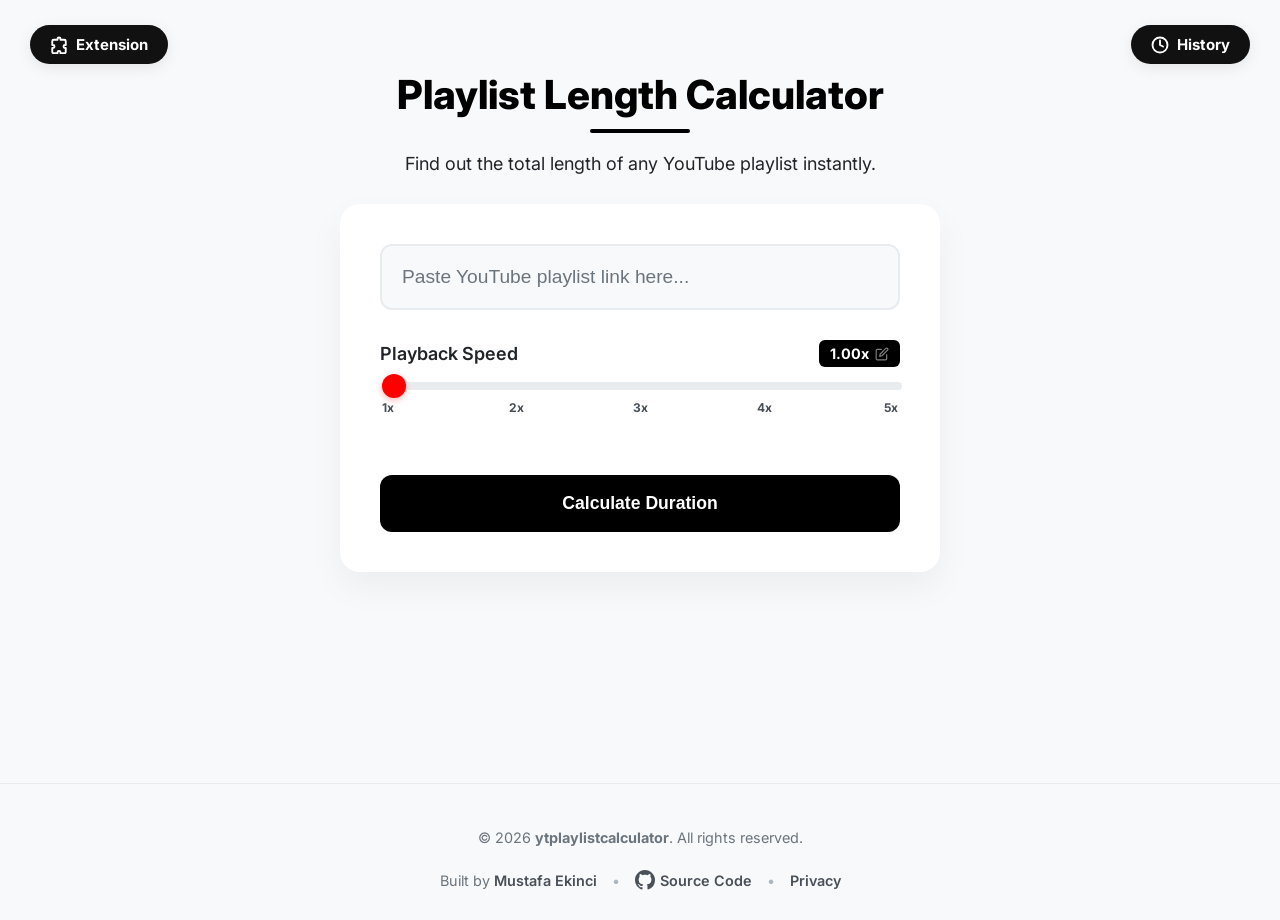
==== index.html @ 53ff3b81 "Add Icon to site" ====
<!DOCTYPE html>
<html lang="en">
<head>
    <meta charset="UTF-8">
    <meta name="viewport" content="width=device-width, initial-scale=1.0">
    <title>Playlist Length Calculator</title>
    
    <link rel="preconnect" href="https://fonts.googleapis.com">
    <link rel="preconnect" href="https://fonts.gstatic.com" crossorigin>
    <link href="https://fonts.googleapis.com/css2?family=Inter:wght@400;600;800&display=swap" rel="stylesheet">

    <link rel="stylesheet" href="style.css">

    <meta name="description" content="Calculate the total duration of any YouTube playlist instantly. See how long it takes to watch at 1.25x, 1.5x, 2x speeds. Free tool for students.">
    <meta name="keywords" content="youtube playlist length calculator, youtube duration, playlist time, study tool, playlist timer, youtube süre hesaplayıcı">
    <meta name="author" content="Mustafa Ekinci">
    <meta name="robots" content="index, follow">

    <meta property="og:title" content="YouTube Playlist Length Calculator">
    <meta property="og:description" content="Wondering how long that playlist is? Calculate total duration and custom speeds instantly.">
    <meta property="og:url" content="https://ytplaylistcalculator.com">
    <meta property="og:type" content="website">

    <meta name="google-site-verification" content="Lp6gpSLiQIL_PHr3QAKE7cXTQIEGEMHMjhuVqjvnlJU" />

    <meta property="og:image" content="https://ytplaylistcalculator.com/og-image.jpg">
    <meta name="twitter:card" content="summary_large_image">
    <meta name="twitter:image" content="https://ytplaylistcalculator.com/og-image.jpg">
    
    <script async src="https://www.googletagmanager.com/gtag/js?id=G-T80R2B9N13"></script>
    <script>
      window.dataLayer = window.dataLayer || [];
      function gtag(){dataLayer.push(arguments);}
      gtag('js', new Date());
      gtag('config', 'G-T80R2B9N13');
    </script>

    <link rel="icon" href="favicon.png" sizes="48x48" type="image/png">
    
    <link rel="apple-touch-icon" href="extension/128x128.png">    
    <script src="script.js" defer></script>
</head>
<body>

    <main class="main-wrapper" id="mainWrapper">
        
        <div class="history-wrapper">
            <button id="historyToggleBtn" class="history-btn">
                <svg viewBox="0 0 24 24" fill="none" stroke="currentColor" stroke-linecap="round" stroke-linejoin="round">
                    <circle cx="12" cy="12" r="10"></circle>
                    <polyline points="12 6 12 12 16 14"></polyline>
                </svg>
                <span>History</span>
            </button>
            
            <div id="historyDropdown" class="history-dropdown">
                <div class="dropdown-header">
                    Recent Calculations
                    <span id="clearHistoryBtn" class="clear-btn">Clear</span>
                </div>
                <ul id="historyList" class="history-list">
                    <li class="empty-history">No recent history.</li>
                </ul>
            </div>
        </div>
        
        <div class="input-section">
            <header>
                <h1>
                    <a href="." class="home-link">
                        <span class="highlight">Play</span>list Length Calculator
                    </a>
                </h1>
                <div class="separator"></div>
                <p>Find out the total length of any YouTube playlist instantly.</p>
            </header>

            <div class="card input-card">
                <div class="input-group">
                    <input type="text" id="playlistUrl" placeholder="Paste YouTube playlist link here..." autocomplete="off">
                </div>

                <div class="speed-control">
                    <div class="label-row">
                        <label for="speedRange">Playback Speed</label>
                        <span id="speedValue" class="speed-badge" title="Click to set custom speed">
                            1.00x 
                            <svg class="edit-icon" viewBox="0 0 24 24" fill="none" stroke="currentColor" stroke-width="2" stroke-linecap="round" stroke-linejoin="round">
                                <path d="M11 4H4a2 2 0 0 0-2 2v14a2 2 0 0 0 2 2h14a2 2 0 0 0 2-2v-7"></path>
                                <path d="M18.5 2.5a2.121 2.121 0 0 1 3 3L12 15l-4 1 1-4 9.5-9.5z"></path>
                            </svg>
                        </span>
                    </div>
                    
                    <div class="range-wrapper">
                        <input type="range" id="speedRange" min="1" max="5" step="0.25" value="1">
                        
                        <div class="ticks">
                            <span style="left: 0%">1x</span>
                            
                            <span style="left: calc(25% + 6px)">2x</span>
                            
                            <span style="left: 50%">3x</span>
                            
                            <span style="left: calc(75% - 6px)">4x</span>
                            
                            <span style="left: 100%">5x</span>
                        </div>
                    </div>
                </div>

                <button id="calcBtn">Calculate Duration</button>
            </div>
        </div>

        <div id="resultSection" class="result-section hidden">
            
            <div class="video-card">
                <div id="videoPlayer" class="player-container"></div>
            </div>

            <div class="result-card">
                <h2>Total Duration</h2>
                <div class="time-box">
                    <span id="hours">00</span>h 
                    <span id="minutes">00</span>m 
                    <span id="seconds">00</span>s
                </div>
                
                <div class="meta-info">
                    <p class="video-count">Videos: <span id="videoCount">--</span></p>
                    <div class="vertical-line"></div> 
                    <p class="avg-time">Avg: <span id="avgVideo">--</span></p>
                </div>

                <div class="finish-info">
                    <span class="finish-label">🏁 Finish At:</span>
                    <span id="finishTime">--:--</span>
                </div>
                
            </div>
        </div>

        <div class="video-list-section" id="videoListSection">
            <div class="list-toggle" id="listToggle">
                <span class="toggle-text">Manage Videos (Select/Deselect)</span>
                <span class="toggle-icon">▼</span>
            </div>

            <div class="video-list-container" id="videoListContainer">
                <ul class="video-list" id="videoList">
                    <li class="video-item">
                        <input type="checkbox" checked>
                        <img src="https://i.ytimg.com/vi/dQw4w9WgXcQ/default.jpg">
                        <div class="video-info">
                            <span class="v-title">Example Video Title</span>
                            <span class="v-duration">12:30</span>
                        </div>
                    </li>
                </ul>
            </div>
        </div>
    </main>
    <footer class="site-footer">
        <div class="footer-content">
            <p class="copyright">
                © 2026 <strong>ytplaylistcalculator</strong>. All rights reserved.
            </p>
            
            <div class="footer-links">
                <span class="built-by">
                    Built by <a href="https://www.linkedin.com/in/ekincimustafa/" target="_blank" rel="noopener">Mustafa Ekinci</a>
                </span>
                
                <span class="separator-dot">•</span>

                <a href="https://github.com/ekincimustafa/playlist-calculator" target="_blank" rel="noopener" class="github-link">
                    <svg height="20" width="20" viewBox="0 0 16 16" fill="currentColor">
                        <path d="M8 0C3.58 0 0 3.58 0 8c0 3.54 2.29 6.53 5.47 7.59.4.07.55-.17.55-.38 0-.19-.01-.82-.01-1.49-2.01.37-2.53-.49-2.69-.94-.09-.23-.48-.94-.82-1.13-.28-.15-.68-.52-.01-.53.63-.01 1.08.58 1.23.82.72 1.21 1.87.87 2.33.66.07-.52.28-.87.51-1.07-1.78-.2-3.64-.89-3.64-3.95 0-.87.31-1.59.82-2.15-.08-.2-.36-1.02.08-2.12 0 0 .67-.21 2.2.82.64-.18 1.32-.27 2-.27.68 0 1.36.09 2 .27 1.53-1.04 2.2-.82 2.2-.82.44 1.1.16 1.92.08 2.12.51.56.82 1.27.82 2.15 0 3.07-1.87 3.75-3.65 3.95.29.25.54.73.54 1.48 0 1.07-.01 1.93-.01 2.2 0 .21.15.46.55.38A8.013 8.013 0 0016 8c0-4.42-3.58-8-8-8z"/>
                    </svg>
                    Source Code
                </a>
                
                <span class="separator-dot">•</span>

                <a href="#" class="privacy-link" onclick="alert('Privacy Policy: We do not store any user data. Everything is processed in your browser. Safe & Secure! 🛡️')">Privacy</a>
            </div>
        </div>
    </footer>

    <a href="https://chromewebstore.google.com/detail/ecdjlbdgjnlmjhmdllgnfakocdcpaieg" id="extensionPromoBtn" class="extension-promo" target="_blank" title="Download our Chrome Extension">
            <svg viewBox="0 0 24 24" fill="none" stroke="currentColor" stroke-width="2" stroke-linecap="round" stroke-linejoin="round">
                <path d="M12 2a2 2 0 0 1 2 2v1h5a2 2 0 0 1 2 2v5h-1a2 2 0 0 0 0 4h1v5a2 2 0 0 1-2 2h-5v-1a2 2 0 0 0-4 0v1H5a2 2 0 0 1-2-2v-5h1a2 2 0 0 0 0-4H3V7a2 2 0 0 1 2-2h5V4a2 2 0 0 1 2-2z"></path>
            </svg>
            <span>Extension</span>
        </a>
</body>
</html>
---- style.css ----
/**
 * ==========================================
 * MAIN STYLESHEET
 * Uses modern Flexbox for a responsive, app-like UI.
 * ==========================================
 */

/* --- BASE STYLES --- */
body {
    font-size: 18px; 
    font-family: 'Inter', sans-serif;
    background-color: #f8f9fa;
    color: #212529;
    margin: 0;
    min-height: 100vh;
    display: flex;
    justify-content: center;
    align-items: center; 
    padding: 20px;
    flex-direction: column; 
    padding-bottom: 0; 
}

/* --- LAYOUT WRAPPERS --- */
.main-wrapper {
    display: flex;
    flex-direction: column;
    align-items: center;
    width: 100%;
    max-width: 600px; 
    transition: max-width 0.5s ease; 
}

/* Activated when results are shown */
.main-wrapper.expanded {
    max-width: 1100px; 
    flex-direction: row; 
    align-items: flex-start; 
    gap: 40px; 
    flex-wrap: wrap;
}

.main-wrapper.expanded .input-section { flex: 1; }
.main-wrapper.expanded .result-section { display: flex; flex: 1; }

.input-section {
    width: 100%;
    text-align: center;
    transition: all 0.5s ease;
}

/* --- HEADER & TYPOGRAPHY --- */
header h1 { font-size: 2.5rem; font-weight: 800; margin-bottom: 10px; color: #000; }
header p { color: #212529; margin-bottom: 30px; }

.separator { 
    width: 100px; 
    height: 4px; 
    background-color: #000; 
    margin: 0 auto 20px auto; 
    border-radius: 2px; 
}

.home-link {
    text-decoration: none; 
    color: inherit; 
    cursor: pointer;
    transition: opacity 0.2s; 
}
.home-link:hover { opacity: 0.7; }

/* --- CARDS & INPUTS --- */
.card {
    background: white;
    padding: 40px;
    border-radius: 20px;
    box-shadow: 0 15px 35px rgba(0,0,0,0.05);
    text-align: left;
}

input[type="text"] {
    width: 100%;
    padding: 20px;
    border: 2px solid #e9ecef;
    border-radius: 12px;
    font-size: 1.2rem;
    box-sizing: border-box;
    margin-bottom: 30px;
    outline: none;
    transition: 0.3s;
    background-color: #f8f9fa;
}
input[type="text"]:focus { border-color: #000; background-color: #fff; }
::placeholder { color: #6c757d !important; opacity: 1; }

/* --- SPEED CONTROLLER UI --- */
.speed-control { margin-bottom: 30px; }
.label-row { display: flex; justify-content: space-between; align-items: center; margin-bottom: 15px; }
.label-row label { font-weight: 600; }

.speed-badge { 
    display: inline-flex;
    align-items: center;
    gap: 6px; 
    background: #000; 
    color: #fff; 
    padding: 4px 10px; 
    border-radius: 6px; 
    font-size: 0.9rem; 
    font-weight: bold;
    cursor: pointer;
    transition: transform 0.2s, background-color 0.2s;
    user-select: none; 
    border: 1px solid transparent;
}
.speed-badge:hover { transform: scale(1.1); background-color: #333; }
.speed-badge:hover .edit-icon { opacity: 1; }

.edit-icon {
    width: 14px;
    height: 14px;
    opacity: 0.5; 
    transition: opacity 0.2s;
}

.speed-input-edit {
    width: 60px;
    padding: 2px;
    border: none;
    border-radius: 4px;
    text-align: center;
    font-weight: bold;
    font-size: 0.9rem;
    color: #000;
    outline: none;
}

.range-wrapper { position: relative; padding-bottom: 25px; } 
input[type="range"] { -webkit-appearance: none; width: 100%; background: transparent; display: block; }
input[type="range"]::-webkit-slider-runnable-track {
    width: 100%; height: 8px; background: #e9ecef; border-radius: 5px; cursor: pointer;
}
input[type="range"]::-webkit-slider-thumb {
    -webkit-appearance: none; height: 24px; width: 24px; border-radius: 50%;
    background: #ff0000; cursor: grab; margin-top: -8px; 
    box-shadow: 0 2px 6px rgba(255, 0, 0, 0.3);
    transition: transform 0.1s;
}
input[type="range"]::-webkit-slider-thumb:active { transform: scale(1.1); cursor: grabbing; }

.ticks { position: relative; width: 100%; height: 20px; margin-top: 10px; }
.ticks span {
    position: absolute; transform: translateX(-50%); font-size: 0.75rem;
    color: #495057; font-weight: 700; width: 30px; text-align: center;
}
.ticks span:first-child { transform: translateX(0); text-align: left; left: 2px !important; }
.ticks span:last-child { transform: translateX(-100%); text-align: right; left: calc(100% - 2px) !important; }

button {
    width: 100%; background-color: #000; color: white; border: none; padding: 18px;
    font-size: 1.1rem; font-weight: 700; border-radius: 12px; cursor: pointer;
    transition: transform 0.2s, background 0.3s;
}
button:hover { background-color: #333; transform: translateY(-2px); }
button:disabled { background-color: #ccc; cursor: wait; transform: none; }

.result-section {
    flex-direction: column;
    gap: 20px;
    display: none; 
    animation: fadeIn 0.6s ease;
}

.video-card {
    background: #000; border-radius: 20px; overflow: hidden;
    box-shadow: 0 15px 35px rgba(0,0,0,0.1);
}
.player-container { width: 100%; padding-bottom: 56.25%; position: relative; }
.player-container iframe { position: absolute; top: 0; left: 0; width: 100%; height: 100%; border: none; }

.result-card {
    background: white; padding: 30px; border-radius: 20px;
    text-align: center; box-shadow: 0 10px 30px rgba(0,0,0,0.05); border: 1px solid #f1f3f5;
}
.result-card h2 { margin: 0; font-size: 1rem; color: #212529; text-transform: uppercase; letter-spacing: 1px;}

.time-box { font-size: 3.5rem; font-weight: 800; color: #000; margin: 10px 0;line-height: 1.1; }

.meta-info {
    display: flex; justify-content: center; align-items: center;     
    gap: 15px; margin-top: 5px; color: #212529 !important;       
    font-size: 1.1rem; font-weight: 600;
}
.meta-info span { color: #212529; font-weight: 700; }
.avg-time { margin: 0; }
.vertical-line { width: 1px; height: 15px; background-color: #dee2e6; }

.finish-info {
    margin-top: 15px; padding-top: 15px; border-top: 3px solid #e9ecef; 
    display: flex; justify-content: center; align-items: center; gap: 15px; 
}
.finish-label { color: #495057; font-weight: 600; font-size: 1.2rem; }
#finishTime { color: #dc3545; font-weight: 900; font-size: 1.4rem; line-height: 1; letter-spacing: 1px; }

.video-list-section {
    flex-basis: 100%; max-width: 850px; margin: 0 auto 40px auto; 
    display: none; order: 3; animation: fadeIn 0.8s ease;
    background-color: #ffffff; padding: 30px; border-radius: 20px; 
    box-shadow: 0 15px 35px rgba(0,0,0,0.05); border: 1px solid rgba(0,0,0,0.03); 
}

.list-toggle {
    display: flex; justify-content: space-between; align-items: center; cursor: pointer;
    padding: 10px 5px; color: #495057; font-weight: 600; font-size: 1rem; transition: color 0.2s;
}
.list-toggle:hover { color: #000; }
.toggle-icon { font-size: 0.8rem; transition: transform 0.3s ease; }
.list-toggle.active .toggle-icon { transform: rotate(180deg); }

.video-list-container { max-height: 0; overflow: hidden; transition: max-height 0.5s ease-out; }
.video-list { list-style: none; padding: 0; margin: 0; }

.video-item { display: flex; align-items: center; gap: 10px; padding: 10px; border-bottom: 1px solid #f1f3f5; transition: background 0.2s; }
.video-item:hover { background-color: #f8f9fa; }
.video-item input[type="checkbox"] { width: 18px; height: 18px; cursor: pointer; accent-color: #000; }
.video-item img { width: 60px; height: 45px; object-fit: cover; border-radius: 4px; }

.video-info { display: flex; flex-direction: column; font-size: 0.9rem; overflow: hidden; }
.v-title { font-weight: 600; color: #212529; white-space: normal; overflow: visible; text-overflow: clip; max-width: none; line-height: 1.4; }
.v-duration { color: #868e96; font-size: 0.8rem; }

.video-list::-webkit-scrollbar { width: 8px; }
.video-list::-webkit-scrollbar-track { background: #f1f1f1; }
.video-list::-webkit-scrollbar-thumb { background: #ced4da; border-radius: 4px; }
.video-list::-webkit-scrollbar-thumb:hover { background: #adb5bd; }

.site-footer {
    width: 100%; padding: 30px 20px; margin-top: auto; text-align: center;
    color: #6c757d; font-size: 0.9rem; border-top: 1px solid #e9ecef; background-color: #f8f9fa; 
}
.footer-content { max-width: 850px; margin: 0 auto; display: flex; flex-direction: column; gap: 10px; align-items: center; }
.footer-links { display: flex; align-items: center; justify-content: center; gap: 15px; flex-wrap: wrap; }
.site-footer a { color: #495057; text-decoration: none; font-weight: 600; transition: color 0.2s; display: inline-flex; align-items: center; gap: 5px; }
.site-footer a:hover { color: #000; }
.github-link svg { fill: currentColor; }
.separator-dot { color: #adb5bd; }


@keyframes fadeIn {
    from { opacity: 0; transform: translateY(20px); }
    to { opacity: 1; transform: translateY(0); }
}

@media (max-width: 768px) {
    .main-wrapper.expanded { flex-direction: column; }
    .result-section { order: 2; }
    .input-section { order: 1; }
}

@media (max-width: 900px) {
    body { min-height: 100vh !important; display: flex !important; flex-direction: column; padding: 20px; }
    
    .main-wrapper {
        flex: 1; display: flex; flex-direction: column; justify-content: center; 
        width: 100%; margin: 0 auto;
    }
    
    .main-wrapper.expanded { flex-direction: column; align-items: center; max-width: 100%; }
    .input-section, .result-section { width: 100%; max-width: 100%; }
    .card, .result-card { padding: 25px; }
    header h1 { font-size: 1.8rem; }
    .ticks span { font-size: 0.7rem; }
    .result-section { display: none; flex-direction: column-reverse; }
    .result-card { margin-bottom: 20px; }

    .site-footer { margin-top: auto; padding: 20px 15px; background: transparent; border: none; }

    @media (max-height: 600px) {
        .main-wrapper { justify-content: flex-start; padding-top: 20px; }
    }
}

.extension-promo, .history-btn {
    background-color: #111; 
    color: #ffffff;
    padding: 10px 20px;
    border-radius: 50px;
    display: inline-flex;
    align-items: center;
    gap: 8px;
    font-size: 15px;
    font-weight: 700;
    text-decoration: none;
    border: none;
    cursor: pointer;
    box-shadow: 0 4px 15px rgba(0, 0, 0, 0.08);
    transition: transform 0.2s ease, background-color 0.2s ease, box-shadow 0.2s ease;
    font-family: inherit;
}

.extension-promo svg, .history-btn svg {
    width: 18px;
    height: 18px;
    stroke-width: 2.5px;
}

.extension-promo:hover, 
.history-btn:hover,
.history-btn.active {
    background-color: #ff0000;
    color: #ffffff;
    box-shadow: 0 6px 20px rgba(255, 0, 0, 0.3);
    transform: translateY(-2px);
}

.extension-promo {
    position: fixed;
    top: 25px;
    left: 30px;
    z-index: 1000;
}

.history-wrapper {
    position: fixed;
    top: 25px;
    right: 30px;
    z-index: 1000;
}

.history-dropdown {
    position: absolute;
    top: 55px; 
    right: 0;  
    width: 280px;
    background: #ffffff;
    border: 1px solid #eee;
    border-radius: 12px;
    box-shadow: 0 10px 25px rgba(0,0,0,0.08);
    opacity: 0;
    visibility: hidden;
    transform: translateY(-10px);
    transition: all 0.2s ease;
}

.history-dropdown.show {
    opacity: 1;
    visibility: visible;
    transform: translateY(0);
}

.dropdown-header { display: flex; justify-content: space-between; align-items: center; padding: 12px 15px; font-size: 12px; font-weight: 800; color: #888; text-transform: uppercase; border-bottom: 1px solid #f0f0f0; }
.clear-btn { color: #ff0000; cursor: pointer; text-transform: none; font-weight: 600; }
.clear-btn:hover { text-decoration: underline; }
.history-list { list-style: none; margin: 0; padding: 0; max-height: 250px; overflow-y: auto; text-align: left; }
.history-list::-webkit-scrollbar { width: 5px; }
.history-list::-webkit-scrollbar-thumb { background: #ddd; border-radius: 5px; }
.history-item { padding: 12px 15px; border-bottom: 1px solid #f9f9f9; cursor: pointer; transition: background 0.1s; }
.history-item:hover { background: #fafafa; border-left: 3px solid #ff0000; padding-left: 12px; }
.history-title { font-size: 13px; font-weight: 600; color: #111; white-space: nowrap; overflow: hidden; text-overflow: ellipsis; margin-bottom: 3px;}
.history-info { font-size: 11px; color: #666; }
.empty-history { padding: 15px; text-align: center; font-size: 13px; color: #999; }

.input-section header {
    margin-top: 50px; 
}

.extension-promo span, .history-btn span {
    transition: opacity 0.3s ease, max-width 0.3s ease, margin 0.3s ease;
    max-width: 250px;
    overflow: hidden;
    white-space: nowrap;
}

.extension-promo.shrunk, .history-btn.shrunk {
    padding: 10px; 
    gap: 0;
}

.extension-promo.shrunk span, .history-btn.shrunk span {
    max-width: 0;
    opacity: 0;
    margin: 0;
}

.extension-promo.shrunk:hover, .history-btn.shrunk:hover {
    padding: 10px 20px;
    gap: 8px;
}

.extension-promo.shrunk:hover span, .history-btn.shrunk:hover span {
    max-width: 250px;
    opacity: 1;
}
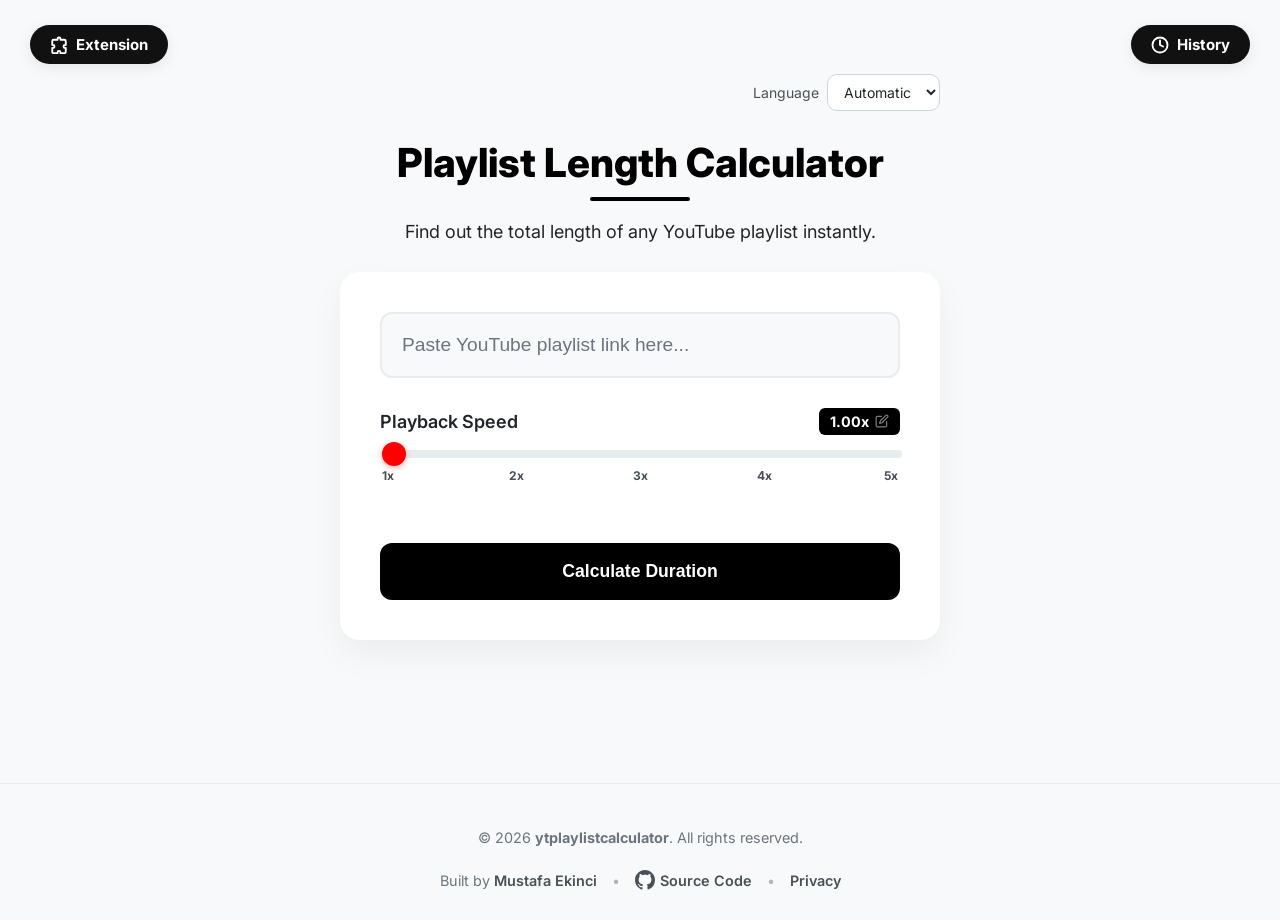
==== commit 0731dd77: "feat: localize website in eight visitor-relevant languages" ====
--- a/index.html
+++ b/index.html
@@ -11,13 +11,13 @@
 
     <link rel="stylesheet" href="style.css">
 
-    <meta name="description" content="Calculate the total duration of any YouTube playlist instantly. See how long it takes to watch at 1.25x, 1.5x, 2x speeds. Free tool for students.">
+    <meta name="description" data-i18n-content="metaDescription" content="Calculate the total duration of any YouTube playlist instantly. See how long it takes to watch at 1.25x, 1.5x, 2x speeds. Free tool for students.">
     <meta name="keywords" content="youtube playlist length calculator, youtube duration, playlist time, study tool, playlist timer, youtube süre hesaplayıcı">
     <meta name="author" content="Mustafa Ekinci">
     <meta name="robots" content="index, follow">
 
-    <meta property="og:title" content="YouTube Playlist Length Calculator">
-    <meta property="og:description" content="Wondering how long that playlist is? Calculate total duration and custom speeds instantly.">
+    <meta property="og:title" data-i18n-content="pageTitle" content="YouTube Playlist Length Calculator">
+    <meta property="og:description" data-i18n-content="metaDescription" content="Wondering how long that playlist is? Calculate total duration and custom speeds instantly.">
     <meta property="og:url" content="https://ytplaylistcalculator.com">
     <meta property="og:type" content="website">
 
@@ -38,11 +38,27 @@
     <link rel="icon" href="favicon.png" sizes="48x48" type="image/png">
     
     <link rel="apple-touch-icon" href="extension/128x128.png">    
+    <script src="i18n.js" defer></script>
+    <script src="extension/calculation-request.js" defer></script>
     <script src="script.js" defer></script>
 </head>
 <body>
 
     <main class="main-wrapper" id="mainWrapper">
+        <div class="language-control">
+            <label for="languageSelect" data-i18n="language">Language</label>
+            <select id="languageSelect">
+                <option value="auto" data-i18n="automatic">Automatic</option>
+                <option value="en" lang="en">English</option>
+                <option value="tr" lang="tr">Türkçe</option>
+                <option value="es" lang="es">Español</option>
+                <option value="pt" lang="pt">Português</option>
+                <option value="hi" lang="hi">हिन्दी</option>
+                <option value="ur" lang="ur" dir="rtl">اردو</option>
+                <option value="zh-Hant" lang="zh-Hant">繁體中文</option>
+                <option value="ar" lang="ar" dir="rtl">العربية</option>
+            </select>
+        </div>
         
         <div class="history-wrapper">
             <button id="historyToggleBtn" class="history-btn">
@@ -50,16 +66,16 @@
                     <circle cx="12" cy="12" r="10"></circle>
                     <polyline points="12 6 12 12 16 14"></polyline>
                 </svg>
-                <span>History</span>
+                <span data-i18n="history">History</span>
             </button>
             
             <div id="historyDropdown" class="history-dropdown">
                 <div class="dropdown-header">
-                    Recent Calculations
-                    <span id="clearHistoryBtn" class="clear-btn">Clear</span>
+                    <span data-i18n="recent">Recent Calculations</span>
+                    <span id="clearHistoryBtn" class="clear-btn" data-i18n="clear">Clear</span>
                 </div>
                 <ul id="historyList" class="history-list">
-                    <li class="empty-history">No recent history.</li>
+                    <li class="empty-history" data-i18n="noHistory">No recent history.</li>
                 </ul>
             </div>
         </div>
@@ -68,22 +84,22 @@
             <header>
                 <h1>
                     <a href="." class="home-link">
-                        <span class="highlight">Play</span>list Length Calculator
+                        <span class="highlight" data-i18n="headingLead">Play</span><span data-i18n="headingRest">list Length Calculator</span>
                     </a>
                 </h1>
                 <div class="separator"></div>
-                <p>Find out the total length of any YouTube playlist instantly.</p>
+                <p data-i18n="description">Find out the total length of any YouTube playlist instantly.</p>
             </header>
 
             <div class="card input-card">
                 <div class="input-group">
-                    <input type="text" id="playlistUrl" placeholder="Paste YouTube playlist link here..." autocomplete="off">
+                    <input type="text" id="playlistUrl" dir="ltr" data-i18n-placeholder="placeholder" data-i18n-aria-label="urlLabel" aria-label="YouTube playlist or video link" placeholder="Paste YouTube playlist link here..." autocomplete="off">
                 </div>
 
                 <div class="speed-control">
                     <div class="label-row">
-                        <label for="speedRange">Playback Speed</label>
-                        <span id="speedValue" class="speed-badge" title="Click to set custom speed">
+                        <label for="speedRange" data-i18n="speed">Playback Speed</label>
+                        <span id="speedValue" class="speed-badge" data-i18n-title="customSpeed" title="Click to set custom speed">
                             1.00x 
                             <svg class="edit-icon" viewBox="0 0 24 24" fill="none" stroke="currentColor" stroke-width="2" stroke-linecap="round" stroke-linejoin="round">
                                 <path d="M11 4H4a2 2 0 0 0-2 2v14a2 2 0 0 0 2 2h14a2 2 0 0 0 2-2v-7"></path>
@@ -109,7 +125,9 @@
                     </div>
                 </div>
 
-                <button id="calcBtn">Calculate Duration</button>
+                <button id="calcBtn" data-i18n="calculate">Calculate Duration</button>
+                <button id="cancelCalculationBtn" class="cancel-calculation" type="button" data-i18n="cancel" hidden>Cancel</button>
+                <p id="calculationStatus" class="calculation-status" role="status" aria-live="polite" aria-atomic="true"></p>
             </div>
         </div>
 
@@ -120,21 +138,21 @@
             </div>
 
             <div class="result-card">
-                <h2>Total Duration</h2>
+                <h2 data-i18n="total">Total Duration</h2>
                 <div class="time-box">
-                    <span id="hours">00</span>h 
-                    <span id="minutes">00</span>m 
-                    <span id="seconds">00</span>s
+                    <span class="time-part"><span id="hours">00</span><span data-i18n="hoursUnit">h</span></span> 
+                    <span class="time-part"><span id="minutes">00</span><span data-i18n="minutesUnit">m</span></span> 
+                    <span class="time-part"><span id="seconds">00</span><span data-i18n="secondsUnit">s</span></span>
                 </div>
                 
                 <div class="meta-info">
-                    <p class="video-count">Videos: <span id="videoCount">--</span></p>
+                    <p class="video-count"><span data-i18n="videos">Videos:</span> <span id="videoCount">--</span></p>
                     <div class="vertical-line"></div> 
-                    <p class="avg-time">Avg: <span id="avgVideo">--</span></p>
+                    <p class="avg-time"><span data-i18n="average">Avg:</span> <span id="avgVideo">--</span></p>
                 </div>
 
                 <div class="finish-info">
-                    <span class="finish-label">🏁 Finish At:</span>
+                    <span class="finish-label" data-i18n="finish">🏁 Finish At:</span>
                     <span id="finishTime">--:--</span>
                 </div>
                 
@@ -143,7 +161,7 @@
 
         <div class="video-list-section" id="videoListSection">
             <div class="list-toggle" id="listToggle">
-                <span class="toggle-text">Manage Videos (Select/Deselect)</span>
+                <span class="toggle-text" data-i18n="manage">Manage Videos (Select/Deselect)</span>
                 <span class="toggle-icon">▼</span>
             </div>
 
@@ -164,12 +182,12 @@
     <footer class="site-footer">
         <div class="footer-content">
             <p class="copyright">
-                © 2026 <strong>ytplaylistcalculator</strong>. All rights reserved.
+                © 2026 <strong>ytplaylistcalculator</strong>. <span data-i18n="rights">All rights reserved.</span>
             </p>
             
             <div class="footer-links">
                 <span class="built-by">
-                    Built by <a href="https://www.linkedin.com/in/ekincimustafa/" target="_blank" rel="noopener">Mustafa Ekinci</a>
+                    <span data-i18n="builtBy">Built by</span> <a href="https://www.linkedin.com/in/ekincimustafa/" target="_blank" rel="noopener">Mustafa Ekinci</a>
                 </span>
                 
                 <span class="separator-dot">•</span>
@@ -178,21 +196,21 @@
                     <svg height="20" width="20" viewBox="0 0 16 16" fill="currentColor">
                         <path d="M8 0C3.58 0 0 3.58 0 8c0 3.54 2.29 6.53 5.47 7.59.4.07.55-.17.55-.38 0-.19-.01-.82-.01-1.49-2.01.37-2.53-.49-2.69-.94-.09-.23-.48-.94-.82-1.13-.28-.15-.68-.52-.01-.53.63-.01 1.08.58 1.23.82.72 1.21 1.87.87 2.33.66.07-.52.28-.87.51-1.07-1.78-.2-3.64-.89-3.64-3.95 0-.87.31-1.59.82-2.15-.08-.2-.36-1.02.08-2.12 0 0 .67-.21 2.2.82.64-.18 1.32-.27 2-.27.68 0 1.36.09 2 .27 1.53-1.04 2.2-.82 2.2-.82.44 1.1.16 1.92.08 2.12.51.56.82 1.27.82 2.15 0 3.07-1.87 3.75-3.65 3.95.29.25.54.73.54 1.48 0 1.07-.01 1.93-.01 2.2 0 .21.15.46.55.38A8.013 8.013 0 0016 8c0-4.42-3.58-8-8-8z"/>
                     </svg>
-                    Source Code
+                    <span data-i18n="source">Source Code</span>
                 </a>
                 
                 <span class="separator-dot">•</span>
 
-                <a href="#" class="privacy-link" onclick="alert('Privacy Policy: We do not store any user data. Everything is processed in your browser. Safe & Secure! 🛡️')">Privacy</a>
+                <a href="#" id="privacyLink" class="privacy-link" data-i18n="privacy">Privacy</a>
             </div>
         </div>
     </footer>
 
-    <a href="https://chromewebstore.google.com/detail/ecdjlbdgjnlmjhmdllgnfakocdcpaieg" id="extensionPromoBtn" class="extension-promo" target="_blank" title="Download our Chrome Extension">
+    <a href="https://chromewebstore.google.com/detail/ecdjlbdgjnlmjhmdllgnfakocdcpaieg" id="extensionPromoBtn" data-i18n-title="extensionTitle" class="extension-promo" target="_blank" title="Download our Chrome Extension">
             <svg viewBox="0 0 24 24" fill="none" stroke="currentColor" stroke-width="2" stroke-linecap="round" stroke-linejoin="round">
                 <path d="M12 2a2 2 0 0 1 2 2v1h5a2 2 0 0 1 2 2v5h-1a2 2 0 0 0 0 4h1v5a2 2 0 0 1-2 2h-5v-1a2 2 0 0 0-4 0v1H5a2 2 0 0 1-2-2v-5h1a2 2 0 0 0 0-4H3V7a2 2 0 0 1 2-2h5V4a2 2 0 0 1 2-2z"></path>
             </svg>
-            <span>Extension</span>
+            <span data-i18n="extension">Extension</span>
         </a>
 </body>
 </html>
--- a/style.css
+++ b/style.css
@@ -390,4 +390,61 @@
 .extension-promo.shrunk:hover span, .history-btn.shrunk:hover span {
     max-width: 250px;
     opacity: 1;
-}+}
+.cancel-calculation {
+    margin-top: 10px;
+    padding: 8px 16px;
+    border: 1px solid #ccc;
+    border-radius: 8px;
+    background: transparent;
+    color: inherit;
+    cursor: pointer;
+}
+.cancel-calculation[hidden] { display: none; }
+.cancel-calculation:hover { background-color: #eee; transform: none; }
+.calculation-status { margin: 10px 0 0; font-size: 14px; }
+.calculation-status:empty { display: none; }
+.calculation-status.error { color: #b42318; }
+
+/* Keep the language choice in the header flow, clear of the fixed corner buttons. */
+.language-control {
+    display: flex;
+    align-items: center;
+    justify-content: flex-end;
+    gap: 8px;
+    width: 100%;
+    margin-top: 54px;
+    font-size: 14px;
+    color: #495057;
+}
+.language-control select {
+    max-width: 190px;
+    padding: 8px 12px;
+    border: 1px solid #ced4da;
+    border-radius: 10px;
+    background: #fff;
+    color: #212529;
+    font: inherit;
+    cursor: pointer;
+}
+.language-control select:focus-visible { outline: 2px solid #d60000; outline-offset: 3px; }
+.language-control + .history-wrapper + .input-section header { margin-top: 22px; }
+.main-wrapper.expanded .language-control { flex-basis: 100%; margin-bottom: -20px; }
+@media (max-width: 900px) {
+    .language-control { flex-shrink: 0; margin-top: 50px; }
+    .main-wrapper.expanded .language-control { flex-basis: auto; margin-bottom: 0; }
+    .video-list-section { box-sizing: border-box; width: 100%; }
+}
+
+html[dir="rtl"] .history-dropdown { text-align: start; }
+html[dir="rtl"] .history-list { text-align: start; }
+html[dir="rtl"] .range-wrapper { direction: ltr; }
+.time-box, .speed-badge, .speed-input-edit { direction: ltr; }
+html[dir="rtl"] .home-link { unicode-bidi: plaintext; }
+.time-box { display: flex; flex-wrap: wrap; align-items: baseline; justify-content: center; column-gap: 4px; }
+.time-box [data-i18n] { font-size: 0.55em; margin-inline-end: 6px; }
+.home-link { overflow-wrap: anywhere; }
+
+.time-part { display: inline-flex; align-items: baseline; gap: 3px; }
+.input-section, .result-section { min-width: 0; }
+.meta-info, .finish-info { flex-wrap: wrap; }
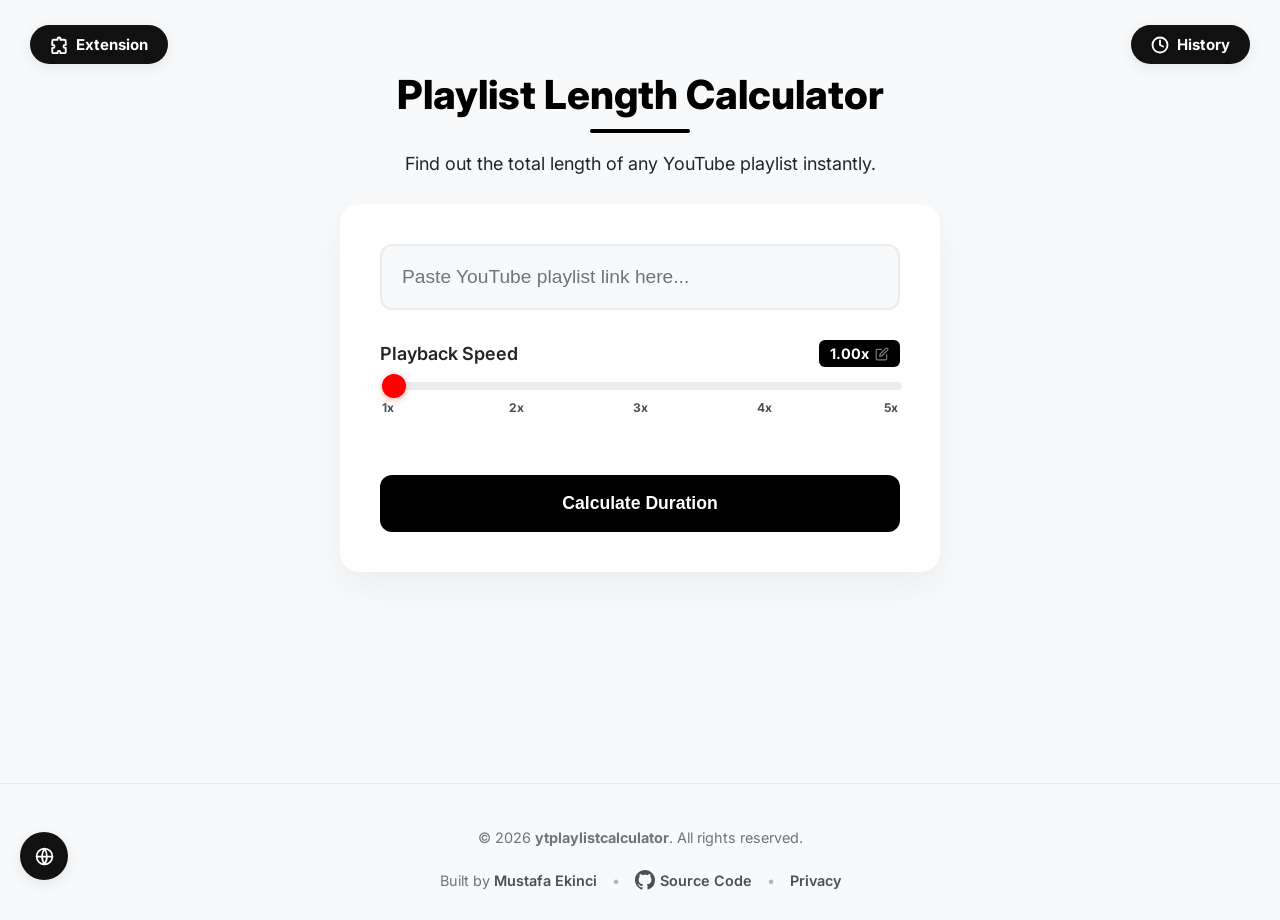
==== commit f535cc22: "ui: move language selection to a floating globe menu" ====
--- a/index.html
+++ b/index.html
@@ -9,7 +9,7 @@
     <link rel="preconnect" href="https://fonts.gstatic.com" crossorigin>
     <link href="https://fonts.googleapis.com/css2?family=Inter:wght@400;600;800&display=swap" rel="stylesheet">
 
-    <link rel="stylesheet" href="style.css">
+    <link rel="stylesheet" href="style.css?v=20261127-globe">
 
     <meta name="description" data-i18n-content="metaDescription" content="Calculate the total duration of any YouTube playlist instantly. See how long it takes to watch at 1.25x, 1.5x, 2x speeds. Free tool for students.">
     <meta name="keywords" content="youtube playlist length calculator, youtube duration, playlist time, study tool, playlist timer, youtube süre hesaplayıcı">
@@ -38,28 +38,13 @@
     <link rel="icon" href="favicon.png" sizes="48x48" type="image/png">
     
     <link rel="apple-touch-icon" href="extension/128x128.png">    
-    <script src="i18n.js" defer></script>
+    <script src="i18n.js?v=20261127-globe" defer></script>
     <script src="extension/calculation-request.js" defer></script>
-    <script src="script.js" defer></script>
+    <script src="script.js?v=20261127-globe" defer></script>
 </head>
 <body>
 
     <main class="main-wrapper" id="mainWrapper">
-        <div class="language-control">
-            <label for="languageSelect" data-i18n="language">Language</label>
-            <select id="languageSelect">
-                <option value="auto" data-i18n="automatic">Automatic</option>
-                <option value="en" lang="en">English</option>
-                <option value="tr" lang="tr">Türkçe</option>
-                <option value="es" lang="es">Español</option>
-                <option value="pt" lang="pt">Português</option>
-                <option value="hi" lang="hi">हिन्दी</option>
-                <option value="ur" lang="ur" dir="rtl">اردو</option>
-                <option value="zh-Hant" lang="zh-Hant">繁體中文</option>
-                <option value="ar" lang="ar" dir="rtl">العربية</option>
-            </select>
-        </div>
-        
         <div class="history-wrapper">
             <button id="historyToggleBtn" class="history-btn">
                 <svg viewBox="0 0 24 24" fill="none" stroke="currentColor" stroke-linecap="round" stroke-linejoin="round">
@@ -179,6 +164,25 @@
             </div>
         </div>
     </main>
+    <div class="language-control" id="languageControl">
+        <button type="button" class="language-btn" id="languageToggle" aria-label="Language" title="Language" data-i18n-aria-label="language" data-i18n-title="language" aria-expanded="false" aria-controls="languageMenu" aria-haspopup="dialog">
+            <svg viewBox="0 0 24 24" fill="none" stroke="currentColor" stroke-width="2" stroke-linecap="round" stroke-linejoin="round" aria-hidden="true">
+                <circle cx="12" cy="12" r="9"/>
+                <path d="M3 12h18M12 3a17 17 0 0 1 0 18 17 17 0 0 1 0-18Z"/>
+            </svg>
+        </button>
+        <div class="language-menu" id="languageMenu" role="dialog" aria-label="Language" data-i18n-aria-label="language" hidden>
+            <button type="button" class="language-choice" data-language="auto" aria-pressed="false"><span data-i18n="automatic">Automatic</span><svg viewBox="0 0 24 24" fill="none" stroke="currentColor" stroke-width="2" aria-hidden="true"><path d="m5 12 4 4L19 6"/></svg></button>
+            <button type="button" class="language-choice" data-language="en" aria-pressed="false"><span lang="en" dir="auto">English</span><svg viewBox="0 0 24 24" fill="none" stroke="currentColor" stroke-width="2" aria-hidden="true"><path d="m5 12 4 4L19 6"/></svg></button>
+            <button type="button" class="language-choice" data-language="tr" aria-pressed="false"><span lang="tr" dir="auto">Türkçe</span><svg viewBox="0 0 24 24" fill="none" stroke="currentColor" stroke-width="2" aria-hidden="true"><path d="m5 12 4 4L19 6"/></svg></button>
+            <button type="button" class="language-choice" data-language="es" aria-pressed="false"><span lang="es" dir="auto">Español</span><svg viewBox="0 0 24 24" fill="none" stroke="currentColor" stroke-width="2" aria-hidden="true"><path d="m5 12 4 4L19 6"/></svg></button>
+            <button type="button" class="language-choice" data-language="pt" aria-pressed="false"><span lang="pt" dir="auto">Português</span><svg viewBox="0 0 24 24" fill="none" stroke="currentColor" stroke-width="2" aria-hidden="true"><path d="m5 12 4 4L19 6"/></svg></button>
+            <button type="button" class="language-choice" data-language="hi" aria-pressed="false"><span lang="hi" dir="auto">हिन्दी</span><svg viewBox="0 0 24 24" fill="none" stroke="currentColor" stroke-width="2" aria-hidden="true"><path d="m5 12 4 4L19 6"/></svg></button>
+            <button type="button" class="language-choice" data-language="ur" aria-pressed="false"><span lang="ur" dir="auto">اردو</span><svg viewBox="0 0 24 24" fill="none" stroke="currentColor" stroke-width="2" aria-hidden="true"><path d="m5 12 4 4L19 6"/></svg></button>
+            <button type="button" class="language-choice" data-language="zh-Hant" aria-pressed="false"><span lang="zh-Hant" dir="auto">繁體中文</span><svg viewBox="0 0 24 24" fill="none" stroke="currentColor" stroke-width="2" aria-hidden="true"><path d="m5 12 4 4L19 6"/></svg></button>
+            <button type="button" class="language-choice" data-language="ar" aria-pressed="false"><span lang="ar" dir="auto">العربية</span><svg viewBox="0 0 24 24" fill="none" stroke="currentColor" stroke-width="2" aria-hidden="true"><path d="m5 12 4 4L19 6"/></svg></button>
+        </div>
+    </div>
     <footer class="site-footer">
         <div class="footer-content">
             <p class="copyright">
--- a/style.css
+++ b/style.css
@@ -406,33 +406,84 @@
 .calculation-status:empty { display: none; }
 .calculation-status.error { color: #b42318; }
 
-/* Keep the language choice in the header flow, clear of the fixed corner buttons. */
+/* Fixed language shortcut shares the corner buttons' color and motion. */
 .language-control {
+    position: fixed;
+    left: max(20px, env(safe-area-inset-left));
+    bottom: max(20px, env(safe-area-inset-bottom));
+    z-index: 1000;
+}
+.language-btn {
+    display: inline-flex;
+    align-items: center;
+    justify-content: center;
+    width: 48px;
+    height: 48px;
+    padding: 0;
+    border: 0;
+    border-radius: 50%;
+    background: #111;
+    color: #fff;
+    box-shadow: 0 4px 15px rgba(0,0,0,0.08);
+    cursor: pointer;
+    transition: transform 0.2s ease, background-color 0.2s ease, box-shadow 0.2s ease;
+}
+.language-btn svg { width: 21px; height: 21px; }
+.language-btn:hover, .language-btn[aria-expanded="true"] {
+    background: #ff0000;
+    box-shadow: 0 6px 20px rgba(255,0,0,0.3);
+    transform: translateY(-2px);
+}
+.language-btn:focus-visible, .language-choice:focus-visible { outline: 2px solid #d60000; outline-offset: 3px; }
+.language-menu {
+    position: absolute;
+    left: 0;
+    bottom: calc(100% + 12px);
+    width: 212px;
+    max-width: calc(100vw - 40px);
+    max-height: min(440px, calc(100dvh - 110px));
+    overflow-y: auto;
+    padding: 6px;
+    box-sizing: border-box;
+    background: #fff;
+    border: 1px solid #eee;
+    border-radius: 14px;
+    box-shadow: 0 10px 25px rgba(0,0,0,0.08);
+    direction: ltr;
+    animation: languageMenuIn 0.18s ease-out;
+}
+.language-menu[hidden] { display: none; }
+.language-choice {
     display: flex;
     align-items: center;
-    justify-content: flex-end;
-    gap: 8px;
+    justify-content: space-between;
+    gap: 12px;
     width: 100%;
-    margin-top: 54px;
-    font-size: 14px;
-    color: #495057;
-}
-.language-control select {
-    max-width: 190px;
-    padding: 8px 12px;
-    border: 1px solid #ced4da;
-    border-radius: 10px;
-    background: #fff;
+    margin: 0;
+    padding: 11px 12px;
+    border: 0;
+    border-radius: 8px;
+    background: transparent;
     color: #212529;
-    font: inherit;
+    text-align: start;
+    font: 500 14px/1.4 'Inter', sans-serif;
     cursor: pointer;
-}
-.language-control select:focus-visible { outline: 2px solid #d60000; outline-offset: 3px; }
-.language-control + .history-wrapper + .input-section header { margin-top: 22px; }
-.main-wrapper.expanded .language-control { flex-basis: 100%; margin-bottom: -20px; }
+    transition: background-color 0.15s ease, color 0.15s ease;
+}
+.language-choice:hover, .language-choice:focus-visible { background: #f8f9fa; transform: none; }
+.language-choice[aria-pressed="true"] { color: #d60000; background: #fff3f3; font-weight: 700; }
+.language-choice svg { width: 16px; height: 16px; flex-shrink: 0; visibility: hidden; }
+.language-choice[aria-pressed="true"] svg { visibility: visible; }
+@keyframes languageMenuIn {
+    from { opacity: 0; transform: translateY(8px); }
+    to { opacity: 1; transform: translateY(0); }
+}
+@media (prefers-reduced-motion: reduce) {
+    .language-btn, .language-choice { transition: none; }
+    .language-menu { animation: none; }
+}
 @media (max-width: 900px) {
-    .language-control { flex-shrink: 0; margin-top: 50px; }
-    .main-wrapper.expanded .language-control { flex-basis: auto; margin-bottom: 0; }
+    .site-footer { padding-bottom: 78px; }
     .video-list-section { box-sizing: border-box; width: 100%; }
 }
 
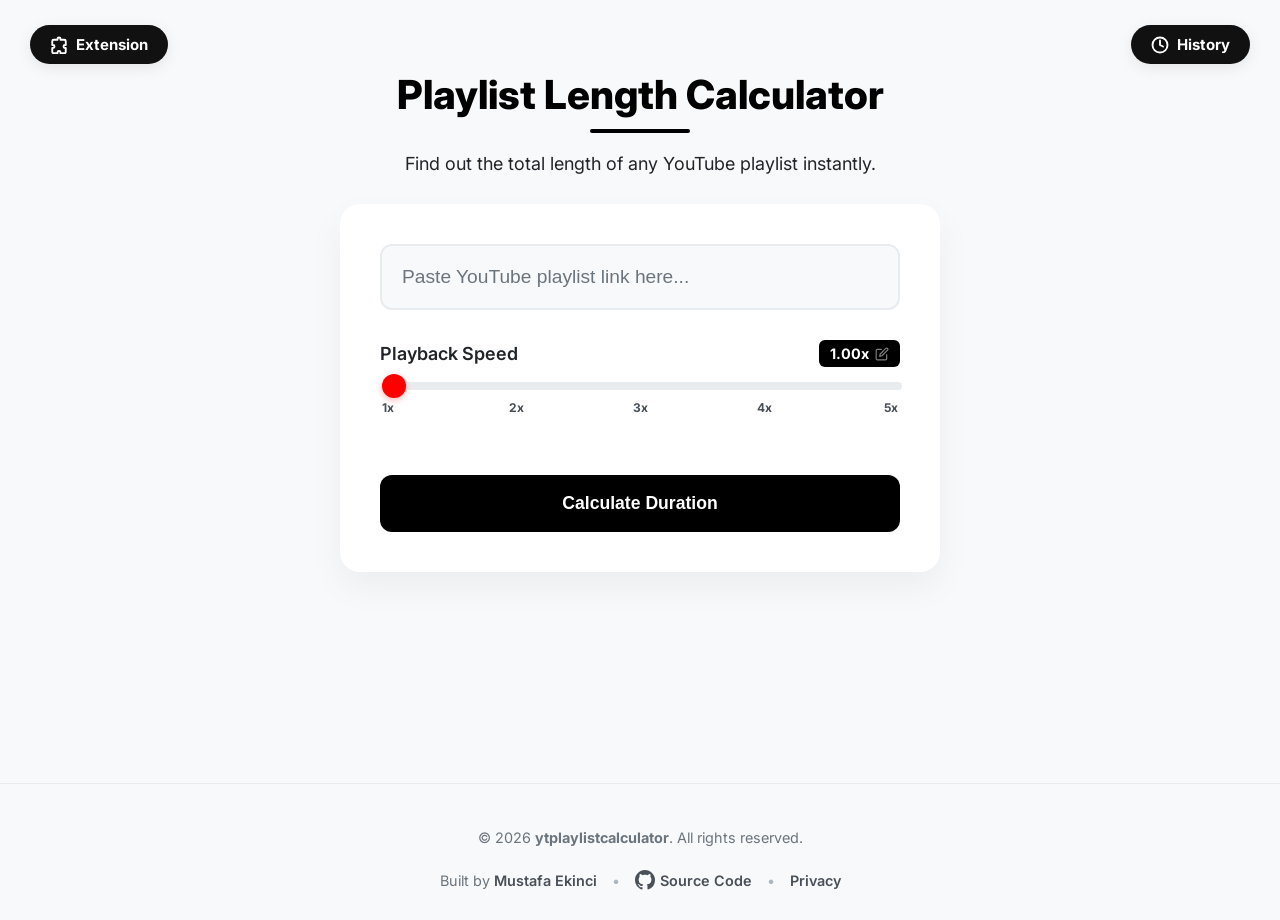
==== commit ff5dde24: "Revert recent website language updates (#14, #15, #16) Restore website sources to 4ff3a869adaafec234" ====
--- a/index.html
+++ b/index.html
@@ -9,15 +9,15 @@
     <link rel="preconnect" href="https://fonts.gstatic.com" crossorigin>
     <link href="https://fonts.googleapis.com/css2?family=Inter:wght@400;600;800&display=swap" rel="stylesheet">
 
-    <link rel="stylesheet" href="style.css?v=20261127-globe">
-
-    <meta name="description" data-i18n-content="metaDescription" content="Calculate the total duration of any YouTube playlist instantly. See how long it takes to watch at 1.25x, 1.5x, 2x speeds. Free tool for students.">
+    <link rel="stylesheet" href="style.css">
+
+    <meta name="description" content="Calculate the total duration of any YouTube playlist instantly. See how long it takes to watch at 1.25x, 1.5x, 2x speeds. Free tool for students.">
     <meta name="keywords" content="youtube playlist length calculator, youtube duration, playlist time, study tool, playlist timer, youtube süre hesaplayıcı">
     <meta name="author" content="Mustafa Ekinci">
     <meta name="robots" content="index, follow">
 
-    <meta property="og:title" data-i18n-content="pageTitle" content="YouTube Playlist Length Calculator">
-    <meta property="og:description" data-i18n-content="metaDescription" content="Wondering how long that playlist is? Calculate total duration and custom speeds instantly.">
+    <meta property="og:title" content="YouTube Playlist Length Calculator">
+    <meta property="og:description" content="Wondering how long that playlist is? Calculate total duration and custom speeds instantly.">
     <meta property="og:url" content="https://ytplaylistcalculator.com">
     <meta property="og:type" content="website">
 
@@ -38,29 +38,29 @@
     <link rel="icon" href="favicon.png" sizes="48x48" type="image/png">
     
     <link rel="apple-touch-icon" href="extension/128x128.png">    
-    <script src="i18n.js?v=20261127-globe" defer></script>
     <script src="extension/calculation-request.js" defer></script>
-    <script src="script.js?v=20261127-globe" defer></script>
+    <script src="script.js" defer></script>
 </head>
 <body>
 
     <main class="main-wrapper" id="mainWrapper">
+        
         <div class="history-wrapper">
             <button id="historyToggleBtn" class="history-btn">
                 <svg viewBox="0 0 24 24" fill="none" stroke="currentColor" stroke-linecap="round" stroke-linejoin="round">
                     <circle cx="12" cy="12" r="10"></circle>
                     <polyline points="12 6 12 12 16 14"></polyline>
                 </svg>
-                <span data-i18n="history">History</span>
+                <span>History</span>
             </button>
             
             <div id="historyDropdown" class="history-dropdown">
                 <div class="dropdown-header">
-                    <span data-i18n="recent">Recent Calculations</span>
-                    <span id="clearHistoryBtn" class="clear-btn" data-i18n="clear">Clear</span>
+                    Recent Calculations
+                    <span id="clearHistoryBtn" class="clear-btn">Clear</span>
                 </div>
                 <ul id="historyList" class="history-list">
-                    <li class="empty-history" data-i18n="noHistory">No recent history.</li>
+                    <li class="empty-history">No recent history.</li>
                 </ul>
             </div>
         </div>
@@ -69,22 +69,22 @@
             <header>
                 <h1>
                     <a href="." class="home-link">
-                        <span class="highlight" data-i18n="headingLead">Play</span><span data-i18n="headingRest">list Length Calculator</span>
+                        <span class="highlight">Play</span>list Length Calculator
                     </a>
                 </h1>
                 <div class="separator"></div>
-                <p data-i18n="description">Find out the total length of any YouTube playlist instantly.</p>
+                <p>Find out the total length of any YouTube playlist instantly.</p>
             </header>
 
             <div class="card input-card">
                 <div class="input-group">
-                    <input type="text" id="playlistUrl" dir="ltr" data-i18n-placeholder="placeholder" data-i18n-aria-label="urlLabel" aria-label="YouTube playlist or video link" placeholder="Paste YouTube playlist link here..." autocomplete="off">
+                    <input type="text" id="playlistUrl" placeholder="Paste YouTube playlist link here..." autocomplete="off">
                 </div>
 
                 <div class="speed-control">
                     <div class="label-row">
-                        <label for="speedRange" data-i18n="speed">Playback Speed</label>
-                        <span id="speedValue" class="speed-badge" data-i18n-title="customSpeed" title="Click to set custom speed">
+                        <label for="speedRange">Playback Speed</label>
+                        <span id="speedValue" class="speed-badge" title="Click to set custom speed">
                             1.00x 
                             <svg class="edit-icon" viewBox="0 0 24 24" fill="none" stroke="currentColor" stroke-width="2" stroke-linecap="round" stroke-linejoin="round">
                                 <path d="M11 4H4a2 2 0 0 0-2 2v14a2 2 0 0 0 2 2h14a2 2 0 0 0 2-2v-7"></path>
@@ -110,8 +110,8 @@
                     </div>
                 </div>
 
-                <button id="calcBtn" data-i18n="calculate">Calculate Duration</button>
-                <button id="cancelCalculationBtn" class="cancel-calculation" type="button" data-i18n="cancel" hidden>Cancel</button>
+                <button id="calcBtn">Calculate Duration</button>
+                <button id="cancelCalculationBtn" class="cancel-calculation" type="button" hidden>Cancel</button>
                 <p id="calculationStatus" class="calculation-status" role="status" aria-live="polite" aria-atomic="true"></p>
             </div>
         </div>
@@ -123,21 +123,21 @@
             </div>
 
             <div class="result-card">
-                <h2 data-i18n="total">Total Duration</h2>
+                <h2>Total Duration</h2>
                 <div class="time-box">
-                    <span class="time-part"><span id="hours">00</span><span data-i18n="hoursUnit">h</span></span> 
-                    <span class="time-part"><span id="minutes">00</span><span data-i18n="minutesUnit">m</span></span> 
-                    <span class="time-part"><span id="seconds">00</span><span data-i18n="secondsUnit">s</span></span>
+                    <span id="hours">00</span>h 
+                    <span id="minutes">00</span>m 
+                    <span id="seconds">00</span>s
                 </div>
                 
                 <div class="meta-info">
-                    <p class="video-count"><span data-i18n="videos">Videos:</span> <span id="videoCount">--</span></p>
+                    <p class="video-count">Videos: <span id="videoCount">--</span></p>
                     <div class="vertical-line"></div> 
-                    <p class="avg-time"><span data-i18n="average">Avg:</span> <span id="avgVideo">--</span></p>
+                    <p class="avg-time">Avg: <span id="avgVideo">--</span></p>
                 </div>
 
                 <div class="finish-info">
-                    <span class="finish-label" data-i18n="finish">🏁 Finish At:</span>
+                    <span class="finish-label">🏁 Finish At:</span>
                     <span id="finishTime">--:--</span>
                 </div>
                 
@@ -146,7 +146,7 @@
 
         <div class="video-list-section" id="videoListSection">
             <div class="list-toggle" id="listToggle">
-                <span class="toggle-text" data-i18n="manage">Manage Videos (Select/Deselect)</span>
+                <span class="toggle-text">Manage Videos (Select/Deselect)</span>
                 <span class="toggle-icon">▼</span>
             </div>
 
@@ -164,34 +164,15 @@
             </div>
         </div>
     </main>
-    <div class="language-control" id="languageControl">
-        <button type="button" class="language-btn" id="languageToggle" aria-label="Language" title="Language" data-i18n-aria-label="language" data-i18n-title="language" aria-expanded="false" aria-controls="languageMenu" aria-haspopup="dialog">
-            <svg viewBox="0 0 24 24" fill="none" stroke="currentColor" stroke-width="2" stroke-linecap="round" stroke-linejoin="round" aria-hidden="true">
-                <circle cx="12" cy="12" r="9"/>
-                <path d="M3 12h18M12 3a17 17 0 0 1 0 18 17 17 0 0 1 0-18Z"/>
-            </svg>
-        </button>
-        <div class="language-menu" id="languageMenu" role="dialog" aria-label="Language" data-i18n-aria-label="language" hidden>
-            <button type="button" class="language-choice" data-language="auto" aria-pressed="false"><span data-i18n="automatic">Automatic</span><svg viewBox="0 0 24 24" fill="none" stroke="currentColor" stroke-width="2" aria-hidden="true"><path d="m5 12 4 4L19 6"/></svg></button>
-            <button type="button" class="language-choice" data-language="en" aria-pressed="false"><span lang="en" dir="auto">English</span><svg viewBox="0 0 24 24" fill="none" stroke="currentColor" stroke-width="2" aria-hidden="true"><path d="m5 12 4 4L19 6"/></svg></button>
-            <button type="button" class="language-choice" data-language="tr" aria-pressed="false"><span lang="tr" dir="auto">Türkçe</span><svg viewBox="0 0 24 24" fill="none" stroke="currentColor" stroke-width="2" aria-hidden="true"><path d="m5 12 4 4L19 6"/></svg></button>
-            <button type="button" class="language-choice" data-language="es" aria-pressed="false"><span lang="es" dir="auto">Español</span><svg viewBox="0 0 24 24" fill="none" stroke="currentColor" stroke-width="2" aria-hidden="true"><path d="m5 12 4 4L19 6"/></svg></button>
-            <button type="button" class="language-choice" data-language="pt" aria-pressed="false"><span lang="pt" dir="auto">Português</span><svg viewBox="0 0 24 24" fill="none" stroke="currentColor" stroke-width="2" aria-hidden="true"><path d="m5 12 4 4L19 6"/></svg></button>
-            <button type="button" class="language-choice" data-language="hi" aria-pressed="false"><span lang="hi" dir="auto">हिन्दी</span><svg viewBox="0 0 24 24" fill="none" stroke="currentColor" stroke-width="2" aria-hidden="true"><path d="m5 12 4 4L19 6"/></svg></button>
-            <button type="button" class="language-choice" data-language="ur" aria-pressed="false"><span lang="ur" dir="auto">اردو</span><svg viewBox="0 0 24 24" fill="none" stroke="currentColor" stroke-width="2" aria-hidden="true"><path d="m5 12 4 4L19 6"/></svg></button>
-            <button type="button" class="language-choice" data-language="zh-Hant" aria-pressed="false"><span lang="zh-Hant" dir="auto">繁體中文</span><svg viewBox="0 0 24 24" fill="none" stroke="currentColor" stroke-width="2" aria-hidden="true"><path d="m5 12 4 4L19 6"/></svg></button>
-            <button type="button" class="language-choice" data-language="ar" aria-pressed="false"><span lang="ar" dir="auto">العربية</span><svg viewBox="0 0 24 24" fill="none" stroke="currentColor" stroke-width="2" aria-hidden="true"><path d="m5 12 4 4L19 6"/></svg></button>
-        </div>
-    </div>
     <footer class="site-footer">
         <div class="footer-content">
             <p class="copyright">
-                © 2026 <strong>ytplaylistcalculator</strong>. <span data-i18n="rights">All rights reserved.</span>
+                © 2026 <strong>ytplaylistcalculator</strong>. All rights reserved.
             </p>
             
             <div class="footer-links">
                 <span class="built-by">
-                    <span data-i18n="builtBy">Built by</span> <a href="https://www.linkedin.com/in/ekincimustafa/" target="_blank" rel="noopener">Mustafa Ekinci</a>
+                    Built by <a href="https://www.linkedin.com/in/ekincimustafa/" target="_blank" rel="noopener">Mustafa Ekinci</a>
                 </span>
                 
                 <span class="separator-dot">•</span>
@@ -200,21 +181,21 @@
                     <svg height="20" width="20" viewBox="0 0 16 16" fill="currentColor">
                         <path d="M8 0C3.58 0 0 3.58 0 8c0 3.54 2.29 6.53 5.47 7.59.4.07.55-.17.55-.38 0-.19-.01-.82-.01-1.49-2.01.37-2.53-.49-2.69-.94-.09-.23-.48-.94-.82-1.13-.28-.15-.68-.52-.01-.53.63-.01 1.08.58 1.23.82.72 1.21 1.87.87 2.33.66.07-.52.28-.87.51-1.07-1.78-.2-3.64-.89-3.64-3.95 0-.87.31-1.59.82-2.15-.08-.2-.36-1.02.08-2.12 0 0 .67-.21 2.2.82.64-.18 1.32-.27 2-.27.68 0 1.36.09 2 .27 1.53-1.04 2.2-.82 2.2-.82.44 1.1.16 1.92.08 2.12.51.56.82 1.27.82 2.15 0 3.07-1.87 3.75-3.65 3.95.29.25.54.73.54 1.48 0 1.07-.01 1.93-.01 2.2 0 .21.15.46.55.38A8.013 8.013 0 0016 8c0-4.42-3.58-8-8-8z"/>
                     </svg>
-                    <span data-i18n="source">Source Code</span>
+                    Source Code
                 </a>
                 
                 <span class="separator-dot">•</span>
 
-                <a href="#" id="privacyLink" class="privacy-link" data-i18n="privacy">Privacy</a>
+                <a href="#" class="privacy-link" onclick="alert('Privacy: Recent calculation history is saved in this browser; use History > Clear to remove it. Video and playlist IDs are sent to our backend and YouTube to fetch metadata. Successful metadata may be cached in server memory for up to 5 minutes. This website uses Google Analytics and loads Google/YouTube content, including fonts, thumbnails and embedded videos. These services and our hosting providers receive connection information such as your IP address and browser information. Google services are subject to https://policies.google.com/privacy.')">Privacy</a>
             </div>
         </div>
     </footer>
 
-    <a href="https://chromewebstore.google.com/detail/ecdjlbdgjnlmjhmdllgnfakocdcpaieg" id="extensionPromoBtn" data-i18n-title="extensionTitle" class="extension-promo" target="_blank" title="Download our Chrome Extension">
+    <a href="https://chromewebstore.google.com/detail/ecdjlbdgjnlmjhmdllgnfakocdcpaieg" id="extensionPromoBtn" class="extension-promo" target="_blank" title="Download our Chrome Extension">
             <svg viewBox="0 0 24 24" fill="none" stroke="currentColor" stroke-width="2" stroke-linecap="round" stroke-linejoin="round">
                 <path d="M12 2a2 2 0 0 1 2 2v1h5a2 2 0 0 1 2 2v5h-1a2 2 0 0 0 0 4h1v5a2 2 0 0 1-2 2h-5v-1a2 2 0 0 0-4 0v1H5a2 2 0 0 1-2-2v-5h1a2 2 0 0 0 0-4H3V7a2 2 0 0 1 2-2h5V4a2 2 0 0 1 2-2z"></path>
             </svg>
-            <span data-i18n="extension">Extension</span>
+            <span>Extension</span>
         </a>
 </body>
 </html>
--- a/style.css
+++ b/style.css
@@ -405,97 +405,3 @@
 .calculation-status { margin: 10px 0 0; font-size: 14px; }
 .calculation-status:empty { display: none; }
 .calculation-status.error { color: #b42318; }
-
-/* Fixed language shortcut shares the corner buttons' color and motion. */
-.language-control {
-    position: fixed;
-    left: max(20px, env(safe-area-inset-left));
-    bottom: max(20px, env(safe-area-inset-bottom));
-    z-index: 1000;
-}
-.language-btn {
-    display: inline-flex;
-    align-items: center;
-    justify-content: center;
-    width: 48px;
-    height: 48px;
-    padding: 0;
-    border: 0;
-    border-radius: 50%;
-    background: #111;
-    color: #fff;
-    box-shadow: 0 4px 15px rgba(0,0,0,0.08);
-    cursor: pointer;
-    transition: transform 0.2s ease, background-color 0.2s ease, box-shadow 0.2s ease;
-}
-.language-btn svg { width: 21px; height: 21px; }
-.language-btn:hover, .language-btn[aria-expanded="true"] {
-    background: #ff0000;
-    box-shadow: 0 6px 20px rgba(255,0,0,0.3);
-    transform: translateY(-2px);
-}
-.language-btn:focus-visible, .language-choice:focus-visible { outline: 2px solid #d60000; outline-offset: 3px; }
-.language-menu {
-    position: absolute;
-    left: 0;
-    bottom: calc(100% + 12px);
-    width: 212px;
-    max-width: calc(100vw - 40px);
-    max-height: min(440px, calc(100dvh - 110px));
-    overflow-y: auto;
-    padding: 6px;
-    box-sizing: border-box;
-    background: #fff;
-    border: 1px solid #eee;
-    border-radius: 14px;
-    box-shadow: 0 10px 25px rgba(0,0,0,0.08);
-    direction: ltr;
-    animation: languageMenuIn 0.18s ease-out;
-}
-.language-menu[hidden] { display: none; }
-.language-choice {
-    display: flex;
-    align-items: center;
-    justify-content: space-between;
-    gap: 12px;
-    width: 100%;
-    margin: 0;
-    padding: 11px 12px;
-    border: 0;
-    border-radius: 8px;
-    background: transparent;
-    color: #212529;
-    text-align: start;
-    font: 500 14px/1.4 'Inter', sans-serif;
-    cursor: pointer;
-    transition: background-color 0.15s ease, color 0.15s ease;
-}
-.language-choice:hover, .language-choice:focus-visible { background: #f8f9fa; transform: none; }
-.language-choice[aria-pressed="true"] { color: #d60000; background: #fff3f3; font-weight: 700; }
-.language-choice svg { width: 16px; height: 16px; flex-shrink: 0; visibility: hidden; }
-.language-choice[aria-pressed="true"] svg { visibility: visible; }
-@keyframes languageMenuIn {
-    from { opacity: 0; transform: translateY(8px); }
-    to { opacity: 1; transform: translateY(0); }
-}
-@media (prefers-reduced-motion: reduce) {
-    .language-btn, .language-choice { transition: none; }
-    .language-menu { animation: none; }
-}
-@media (max-width: 900px) {
-    .site-footer { padding-bottom: 78px; }
-    .video-list-section { box-sizing: border-box; width: 100%; }
-}
-
-html[dir="rtl"] .history-dropdown { text-align: start; }
-html[dir="rtl"] .history-list { text-align: start; }
-html[dir="rtl"] .range-wrapper { direction: ltr; }
-.time-box, .speed-badge, .speed-input-edit { direction: ltr; }
-html[dir="rtl"] .home-link { unicode-bidi: plaintext; }
-.time-box { display: flex; flex-wrap: wrap; align-items: baseline; justify-content: center; column-gap: 4px; }
-.time-box [data-i18n] { font-size: 0.55em; margin-inline-end: 6px; }
-.home-link { overflow-wrap: anywhere; }
-
-.time-part { display: inline-flex; align-items: baseline; gap: 3px; }
-.input-section, .result-section { min-width: 0; }
-.meta-info, .finish-info { flex-wrap: wrap; }
